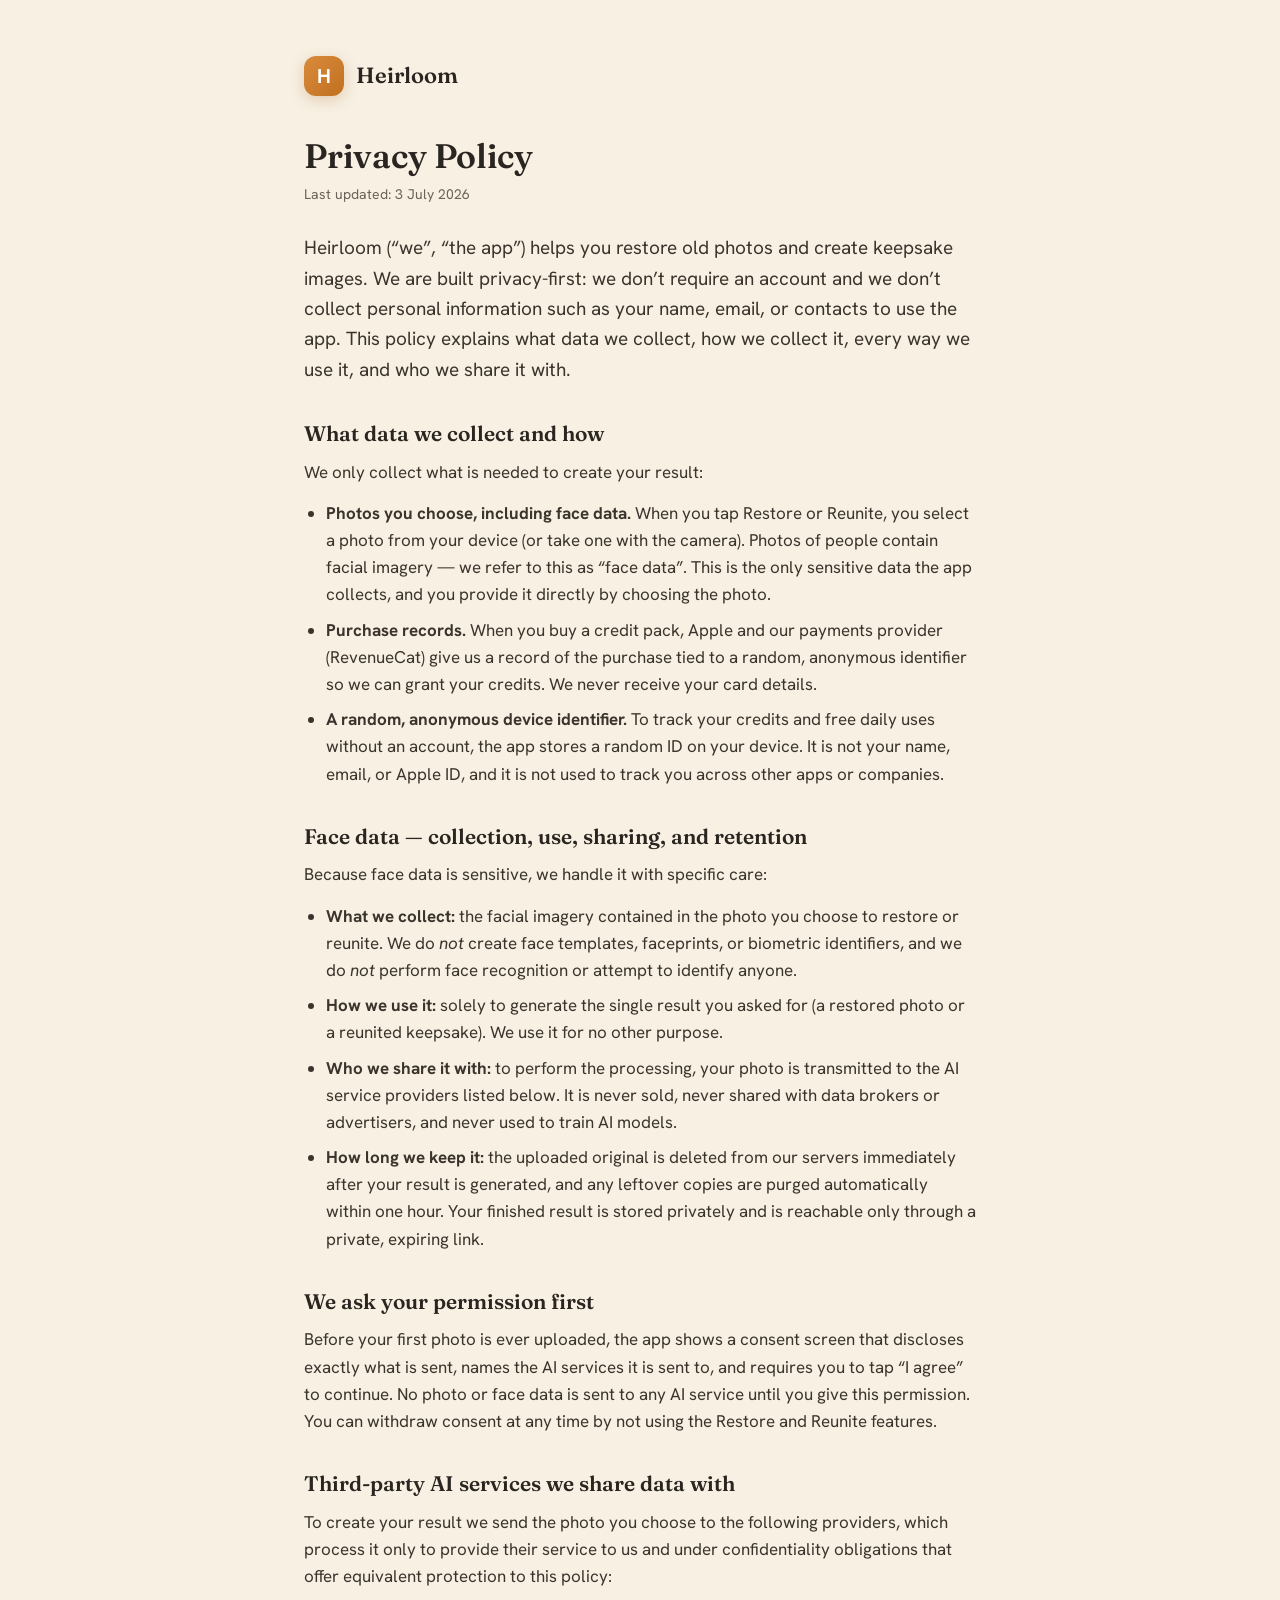
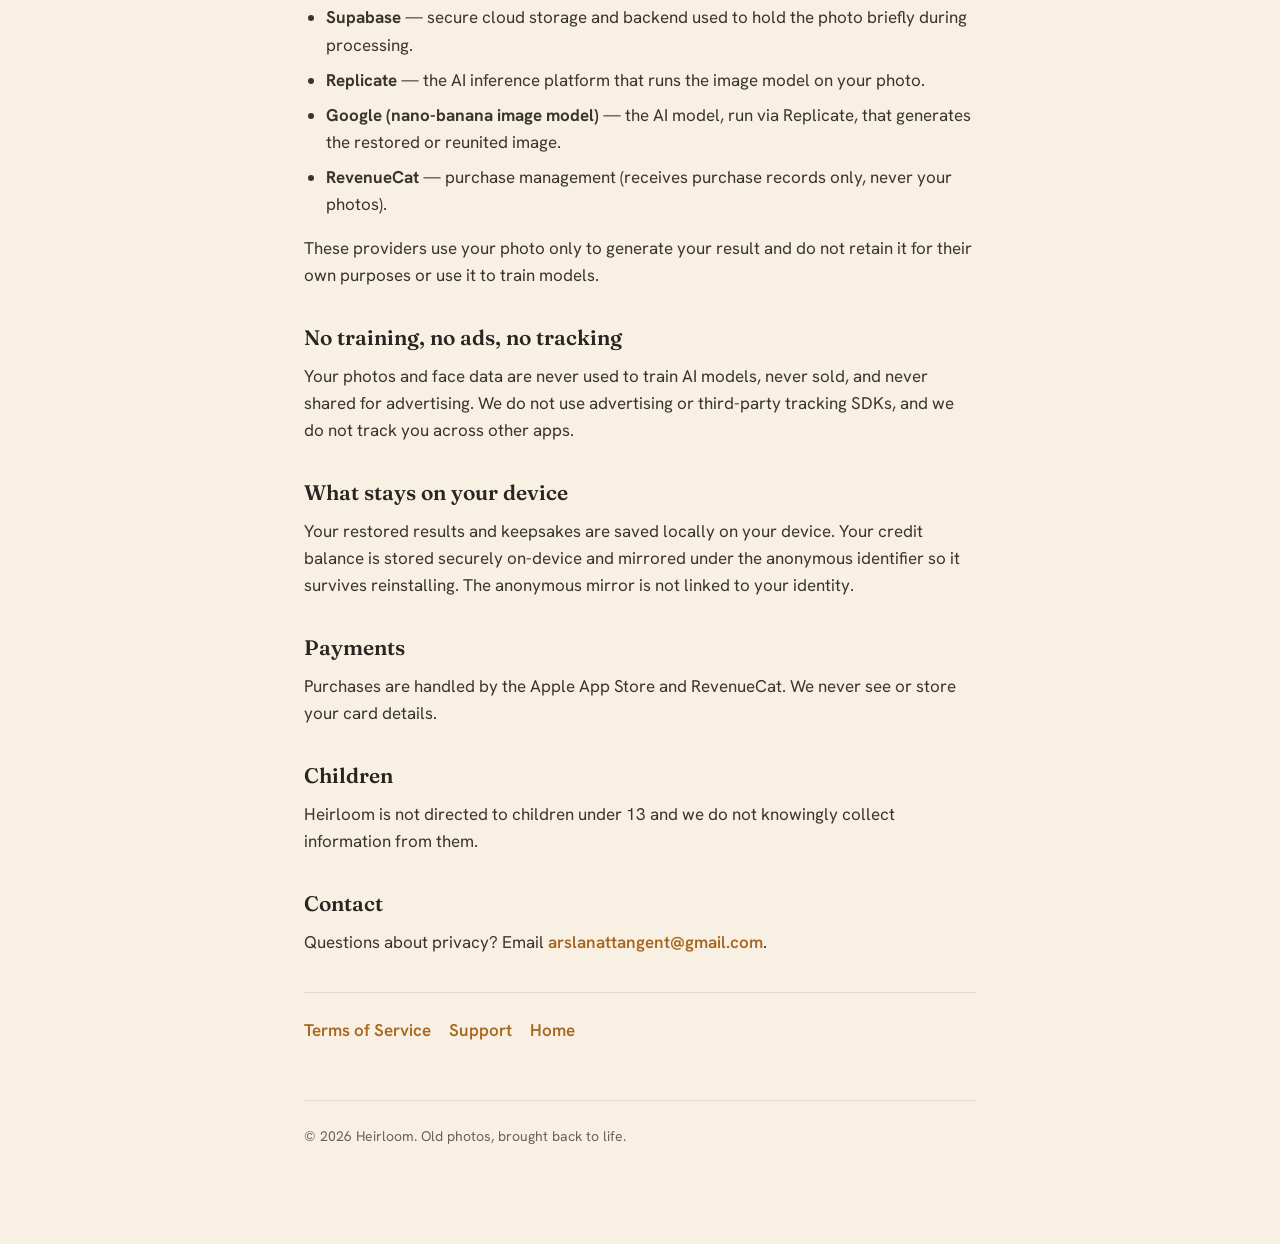
==== privacy.html @ 7bb330ab "Publish Heirloom privacy policy, terms, and support pages" ====
<!doctype html>
<html lang="en">
<head>
  <meta charset="utf-8" />
  <meta name="viewport" content="width=device-width, initial-scale=1" />
  <title>Privacy Policy — Heirloom</title>
  <link rel="preconnect" href="https://fonts.googleapis.com" />
  <link href="https://fonts.googleapis.com/css2?family=Fraunces:opsz,wght@9..144,500;9..144,600&family=Hanken+Grotesk:wght@400;500;600;700&display=swap" rel="stylesheet" />
  <link rel="stylesheet" href="style.css" />
</head>
<body>
  <div class="wrap">
    <header class="site">
      <div class="mark">H</div>
      <div class="brand">Heirloom</div>
    </header>

    <h1>Privacy Policy</h1>
    <p class="updated">Last updated: 3 July 2026</p>

    <p class="lead">Heirloom (“we”, “the app”) helps you restore old photos and create keepsake images. We are built privacy-first: we don’t require an account and we don’t collect personal information such as your name, email, or contacts to use the app. This policy explains what data we collect, how we collect it, every way we use it, and who we share it with.</p>

    <h2>What data we collect and how</h2>
    <p>We only collect what is needed to create your result:</p>
    <ul>
      <li><strong>Photos you choose, including face data.</strong> When you tap Restore or Reunite, you select a photo from your device (or take one with the camera). Photos of people contain facial imagery — we refer to this as “face data”. This is the only sensitive data the app collects, and you provide it directly by choosing the photo.</li>
      <li><strong>Purchase records.</strong> When you buy a credit pack, Apple and our payments provider (RevenueCat) give us a record of the purchase tied to a random, anonymous identifier so we can grant your credits. We never receive your card details.</li>
      <li><strong>A random, anonymous device identifier.</strong> To track your credits and free daily uses without an account, the app stores a random ID on your device. It is not your name, email, or Apple ID, and it is not used to track you across other apps or companies.</li>
    </ul>

    <h2>Face data — collection, use, sharing, and retention</h2>
    <p>Because face data is sensitive, we handle it with specific care:</p>
    <ul>
      <li><strong>What we collect:</strong> the facial imagery contained in the photo you choose to restore or reunite. We do <em>not</em> create face templates, faceprints, or biometric identifiers, and we do <em>not</em> perform face recognition or attempt to identify anyone.</li>
      <li><strong>How we use it:</strong> solely to generate the single result you asked for (a restored photo or a reunited keepsake). We use it for no other purpose.</li>
      <li><strong>Who we share it with:</strong> to perform the processing, your photo is transmitted to the AI service providers listed below. It is never sold, never shared with data brokers or advertisers, and never used to train AI models.</li>
      <li><strong>How long we keep it:</strong> the uploaded original is deleted from our servers immediately after your result is generated, and any leftover copies are purged automatically within one hour. Your finished result is stored privately and is reachable only through a private, expiring link.</li>
    </ul>

    <h2>We ask your permission first</h2>
    <p>Before your first photo is ever uploaded, the app shows a consent screen that discloses exactly what is sent, names the AI services it is sent to, and requires you to tap “I agree” to continue. No photo or face data is sent to any AI service until you give this permission. You can withdraw consent at any time by not using the Restore and Reunite features.</p>

    <h2>Third-party AI services we share data with</h2>
    <p>To create your result we send the photo you choose to the following providers, which process it only to provide their service to us and under confidentiality obligations that offer equivalent protection to this policy:</p>
    <ul>
      <li><strong>Supabase</strong> — secure cloud storage and backend used to hold the photo briefly during processing.</li>
      <li><strong>Replicate</strong> — the AI inference platform that runs the image model on your photo.</li>
      <li><strong>Google (nano-banana image model)</strong> — the AI model, run via Replicate, that generates the restored or reunited image.</li>
      <li><strong>RevenueCat</strong> — purchase management (receives purchase records only, never your photos).</li>
    </ul>
    <p>These providers use your photo only to generate your result and do not retain it for their own purposes or use it to train models.</p>

    <h2>No training, no ads, no tracking</h2>
    <p>Your photos and face data are never used to train AI models, never sold, and never shared for advertising. We do not use advertising or third-party tracking SDKs, and we do not track you across other apps.</p>

    <h2>What stays on your device</h2>
    <p>Your restored results and keepsakes are saved locally on your device. Your credit balance is stored securely on-device and mirrored under the anonymous identifier so it survives reinstalling. The anonymous mirror is not linked to your identity.</p>

    <h2>Payments</h2>
    <p>Purchases are handled by the Apple App Store and RevenueCat. We never see or store your card details.</p>

    <h2>Children</h2>
    <p>Heirloom is not directed to children under 13 and we do not knowingly collect information from them.</p>

    <h2>Contact</h2>
    <p>Questions about privacy? Email <a href="mailto:arslanattangent@gmail.com">arslanattangent@gmail.com</a>.</p>

    <nav class="links">
      <a href="terms.html">Terms of Service</a>
      <a href="support.html">Support</a>
      <a href="index.html">Home</a>
    </nav>

    <footer>© 2026 Heirloom. Old photos, brought back to life.</footer>
  </div>
</body>
</html>
---- style.css ----
:root {
  --paper: #F7F0E3;
  --paper2: #FBF6EC;
  --ink: #2A2520;
  --ink-soft: #6B6258;
  --line: #E6DCC9;
  --amber: #C77F33;
  --amber-deep: #A8651F;
  --white: #FFFFFF;
}
* { box-sizing: border-box; }
html { -webkit-text-size-adjust: 100%; }
body {
  margin: 0;
  background: var(--paper);
  color: var(--ink);
  font-family: "Hanken Grotesk", -apple-system, BlinkMacSystemFont, "Segoe UI", Roboto, sans-serif;
  line-height: 1.6;
  font-size: 17px;
}
.wrap { max-width: 720px; margin: 0 auto; padding: 56px 24px 96px; }
header.site { display: flex; align-items: center; gap: 12px; margin-bottom: 40px; }
.mark {
  width: 40px; height: 40px; border-radius: 12px;
  background: linear-gradient(135deg, #D98B3C, #C0701F);
  display: flex; align-items: center; justify-content: center;
  color: var(--white); font-weight: 700; font-size: 20px;
  box-shadow: 0 4px 14px rgba(168,101,31,0.25);
}
.brand { font-family: Fraunces, Georgia, serif; font-weight: 600; font-size: 22px; }
h1 { font-family: Fraunces, Georgia, serif; font-weight: 600; font-size: 34px; line-height: 1.2; margin: 0 0 6px; }
h2 { font-family: Fraunces, Georgia, serif; font-weight: 600; font-size: 21px; margin: 32px 0 8px; }
.updated { color: var(--ink-soft); font-size: 14px; margin-bottom: 28px; }
p { margin: 0 0 14px; color: #3a342c; }
ul { margin: 0 0 16px; padding-left: 22px; color: #3a342c; }
li { margin: 0 0 8px; }
a { color: var(--amber-deep); text-decoration: none; font-weight: 600; }
a:hover { text-decoration: underline; }
.lead { font-size: 19px; }
.card {
  background: var(--paper2); border: 1px solid var(--line);
  border-radius: 16px; padding: 22px 24px; margin: 22px 0;
}
nav.links { display: flex; flex-wrap: wrap; gap: 18px; margin-top: 36px; padding-top: 24px; border-top: 1px solid var(--line); }
footer { margin-top: 56px; padding-top: 24px; border-top: 1px solid var(--line); color: var(--ink-soft); font-size: 14px; }
.btn {
  display: inline-block; background: linear-gradient(135deg, #D98B3C, #C0701F);
  color: var(--white); padding: 12px 22px; border-radius: 12px; font-weight: 600;
}
.btn:hover { text-decoration: none; opacity: 0.94; }
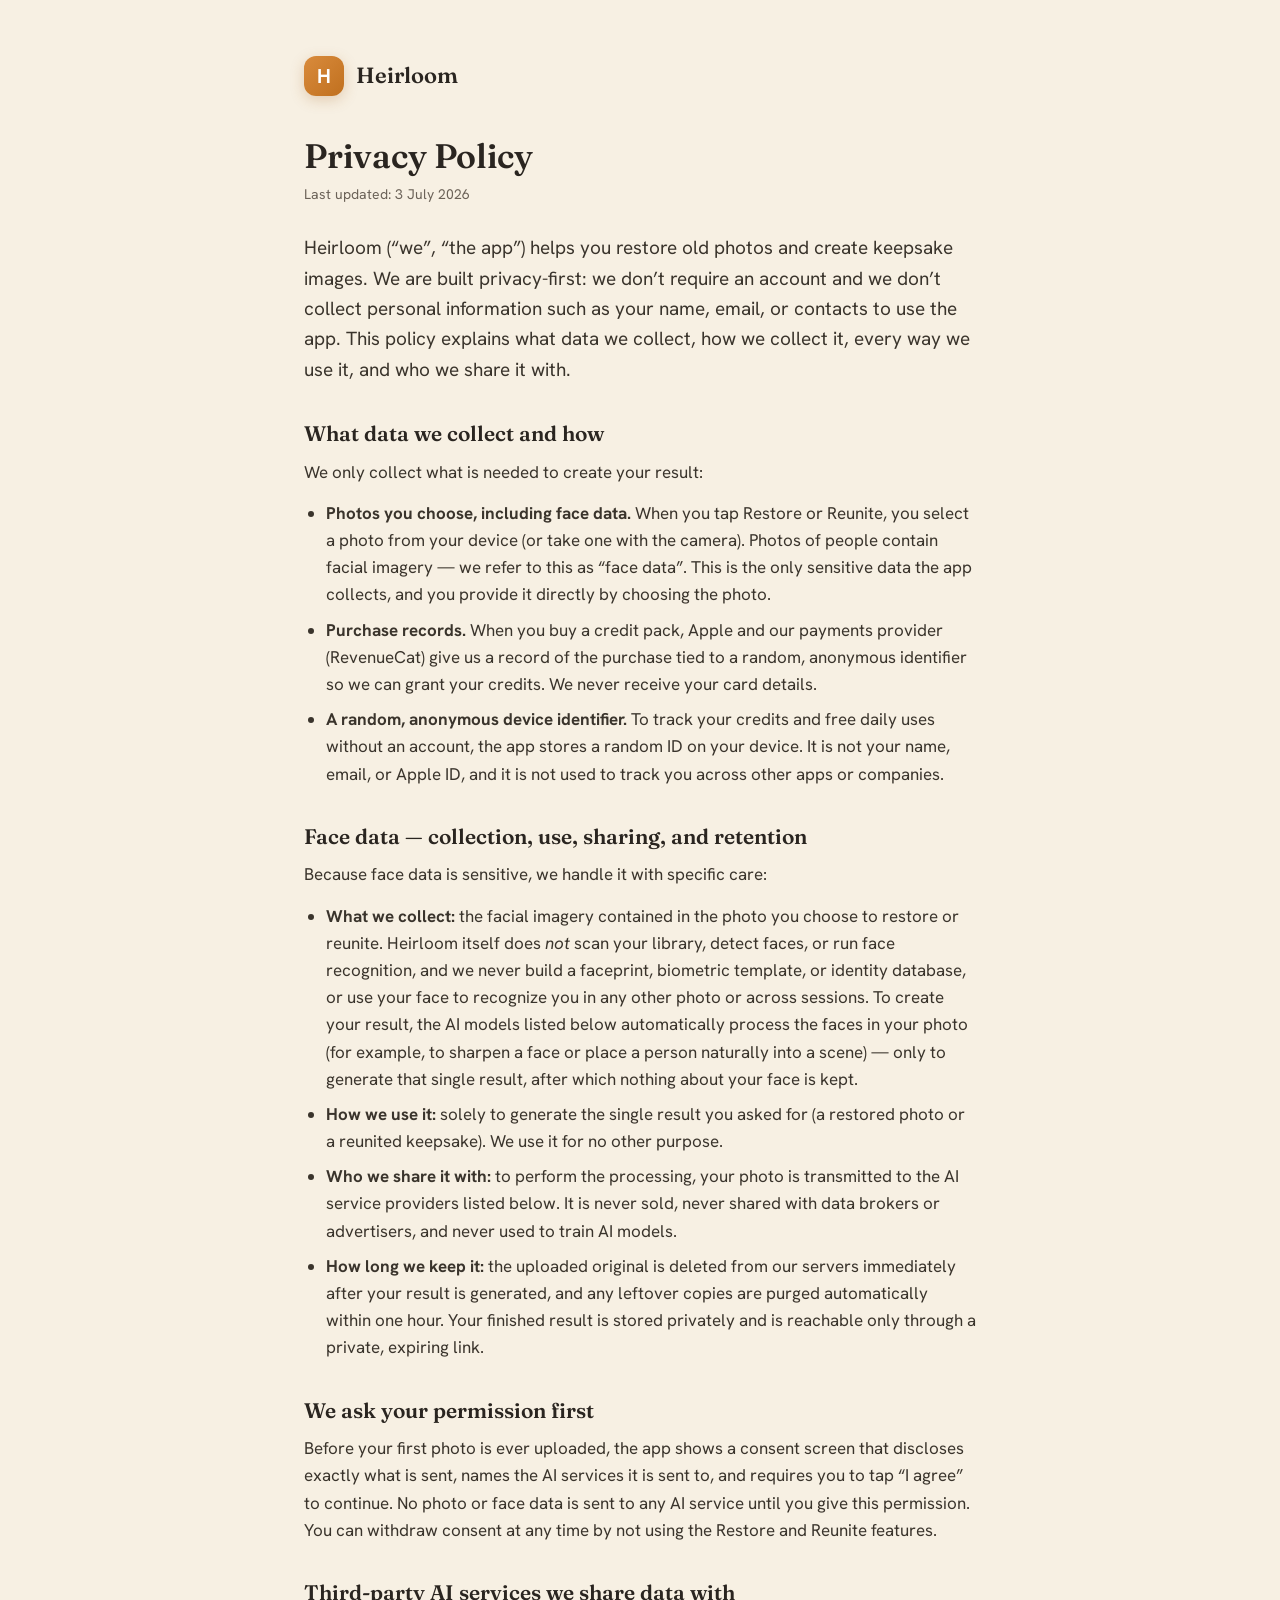
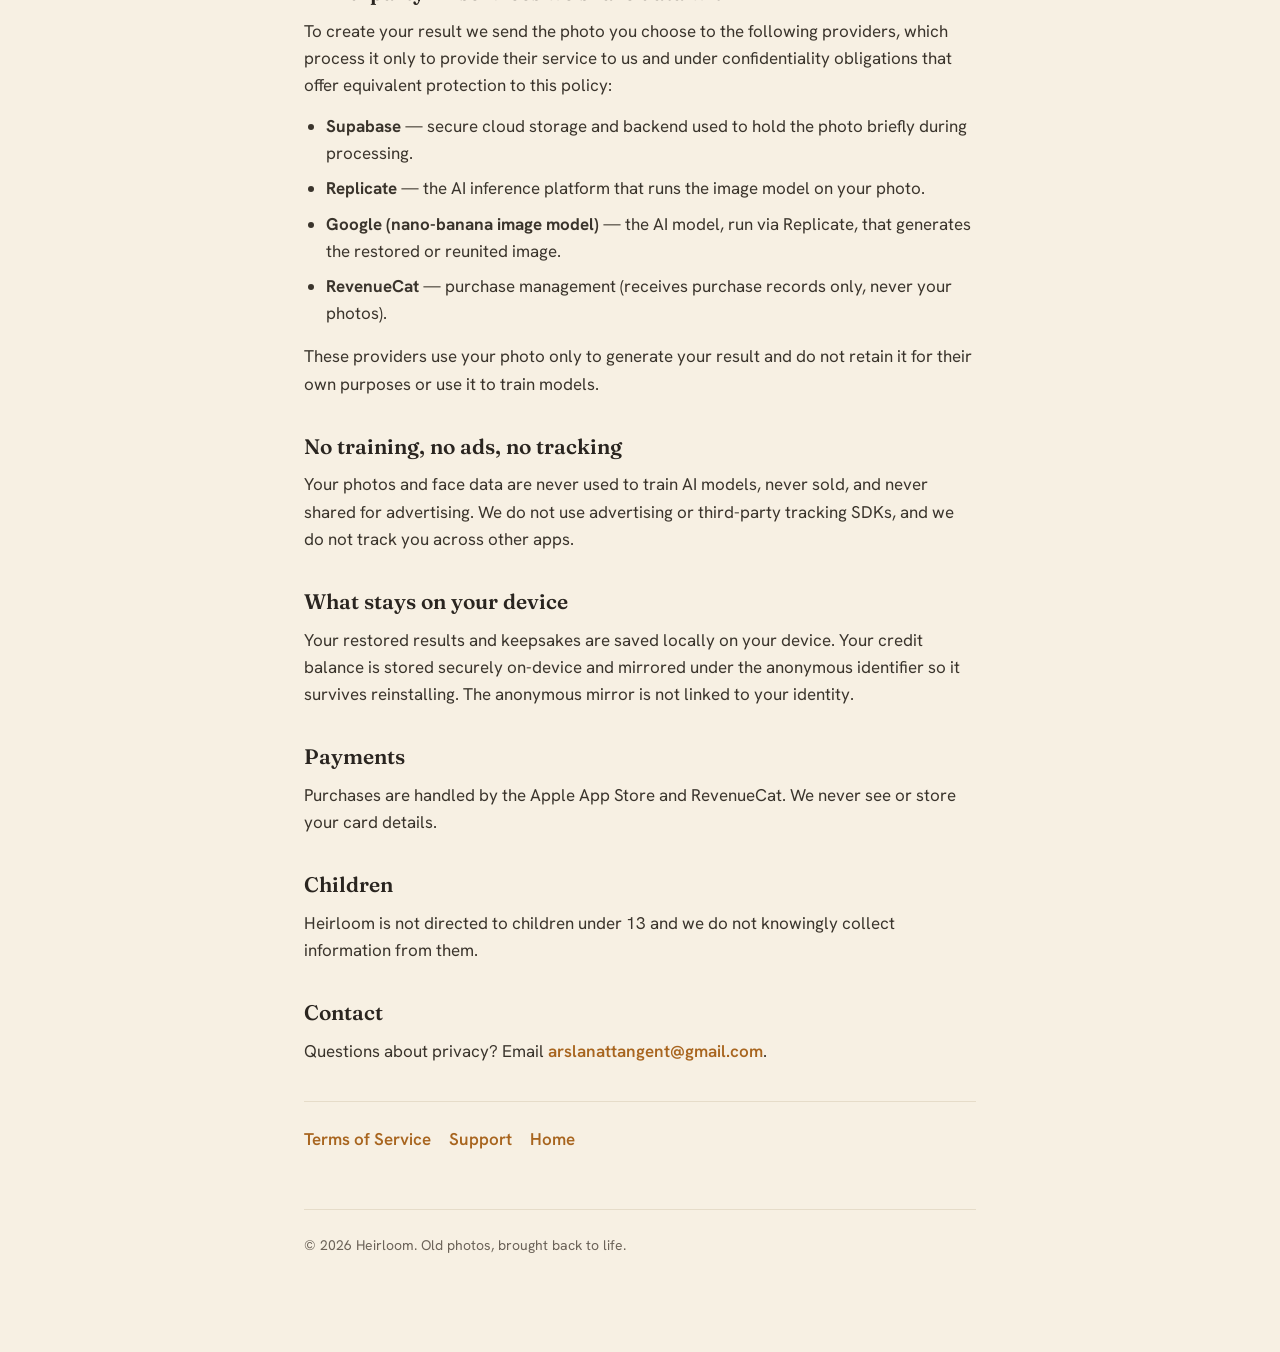
==== commit b5834530: "Clarify face-data wording: AI models process faces to produce the result; no stored faceprint / no r" ====
--- a/privacy.html
+++ b/privacy.html
@@ -31,7 +31,7 @@
     <h2>Face data — collection, use, sharing, and retention</h2>
     <p>Because face data is sensitive, we handle it with specific care:</p>
     <ul>
-      <li><strong>What we collect:</strong> the facial imagery contained in the photo you choose to restore or reunite. We do <em>not</em> create face templates, faceprints, or biometric identifiers, and we do <em>not</em> perform face recognition or attempt to identify anyone.</li>
+      <li><strong>What we collect:</strong> the facial imagery contained in the photo you choose to restore or reunite. Heirloom itself does <em>not</em> scan your library, detect faces, or run face recognition, and we never build a faceprint, biometric template, or identity database, or use your face to recognize you in any other photo or across sessions. To create your result, the AI models listed below automatically process the faces in your photo (for example, to sharpen a face or place a person naturally into a scene) — only to generate that single result, after which nothing about your face is kept.</li>
       <li><strong>How we use it:</strong> solely to generate the single result you asked for (a restored photo or a reunited keepsake). We use it for no other purpose.</li>
       <li><strong>Who we share it with:</strong> to perform the processing, your photo is transmitted to the AI service providers listed below. It is never sold, never shared with data brokers or advertisers, and never used to train AI models.</li>
       <li><strong>How long we keep it:</strong> the uploaded original is deleted from our servers immediately after your result is generated, and any leftover copies are purged automatically within one hour. Your finished result is stored privately and is reachable only through a private, expiring link.</li>
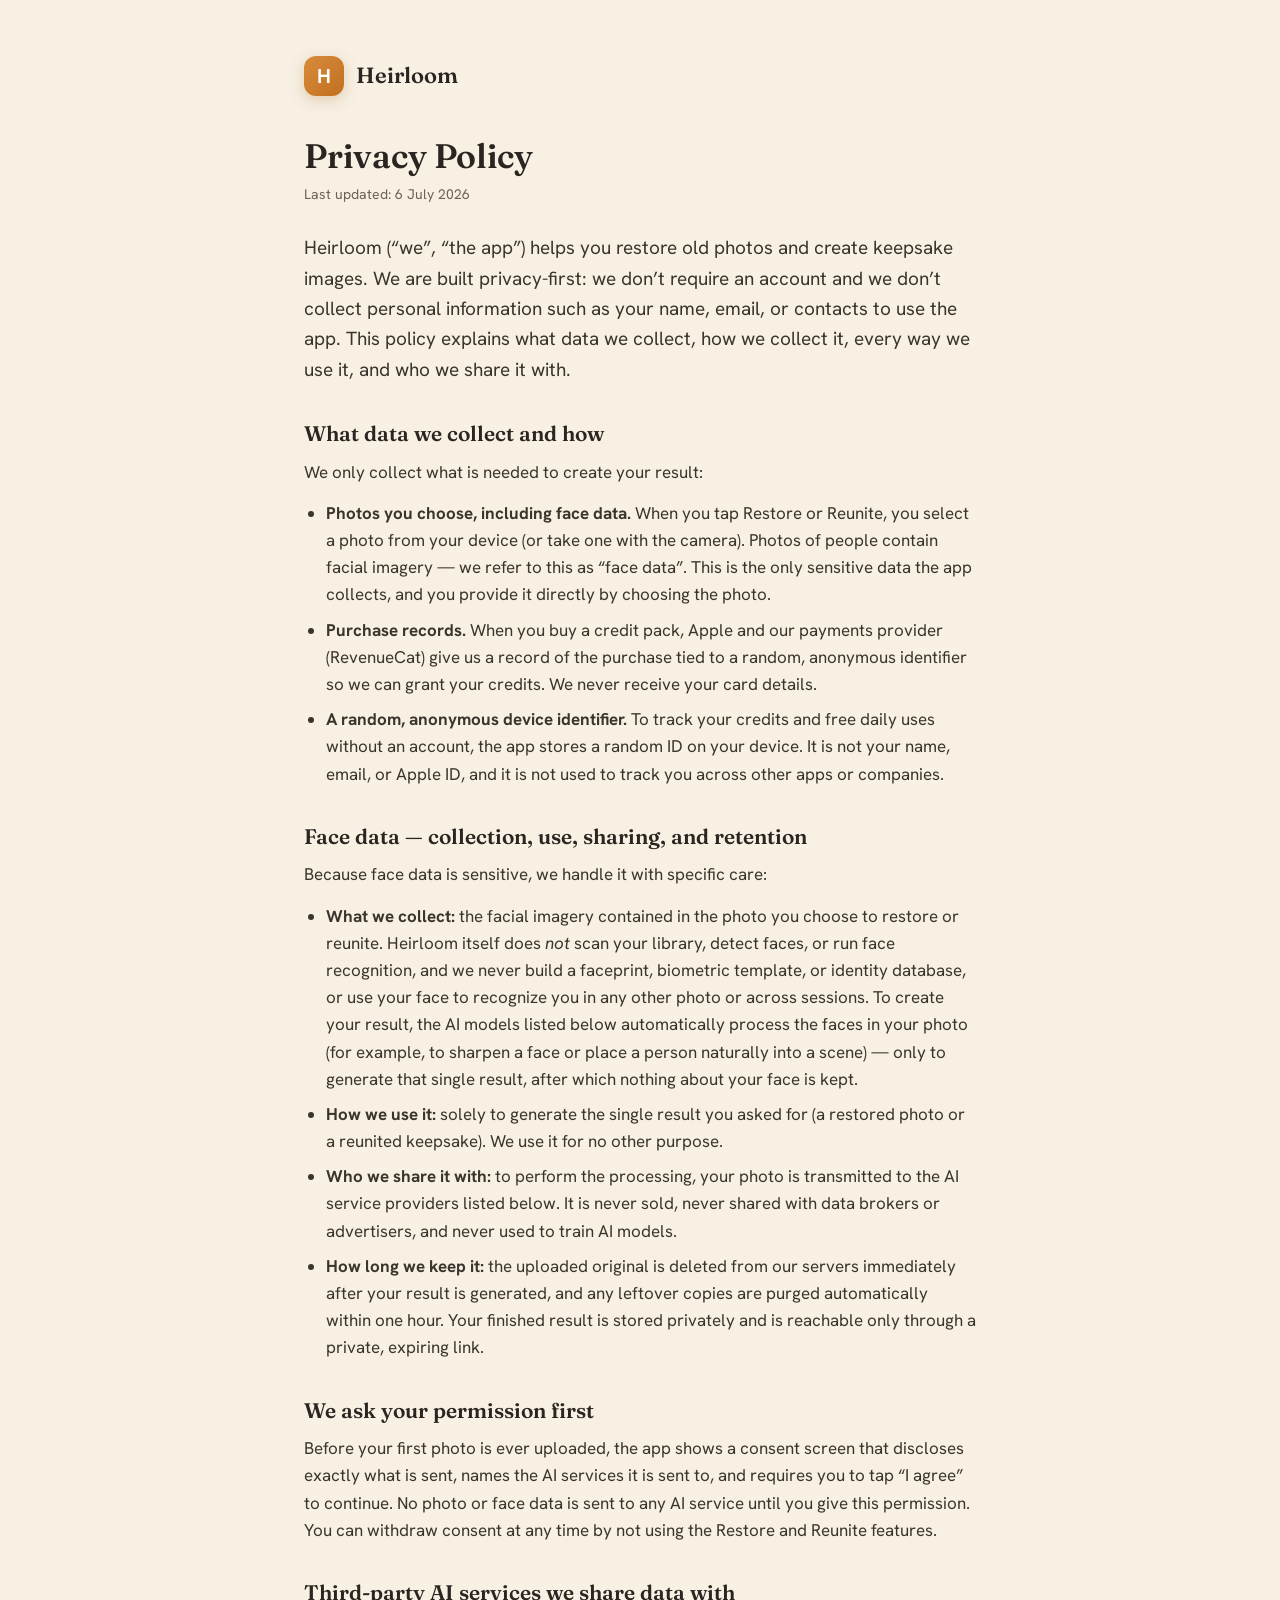
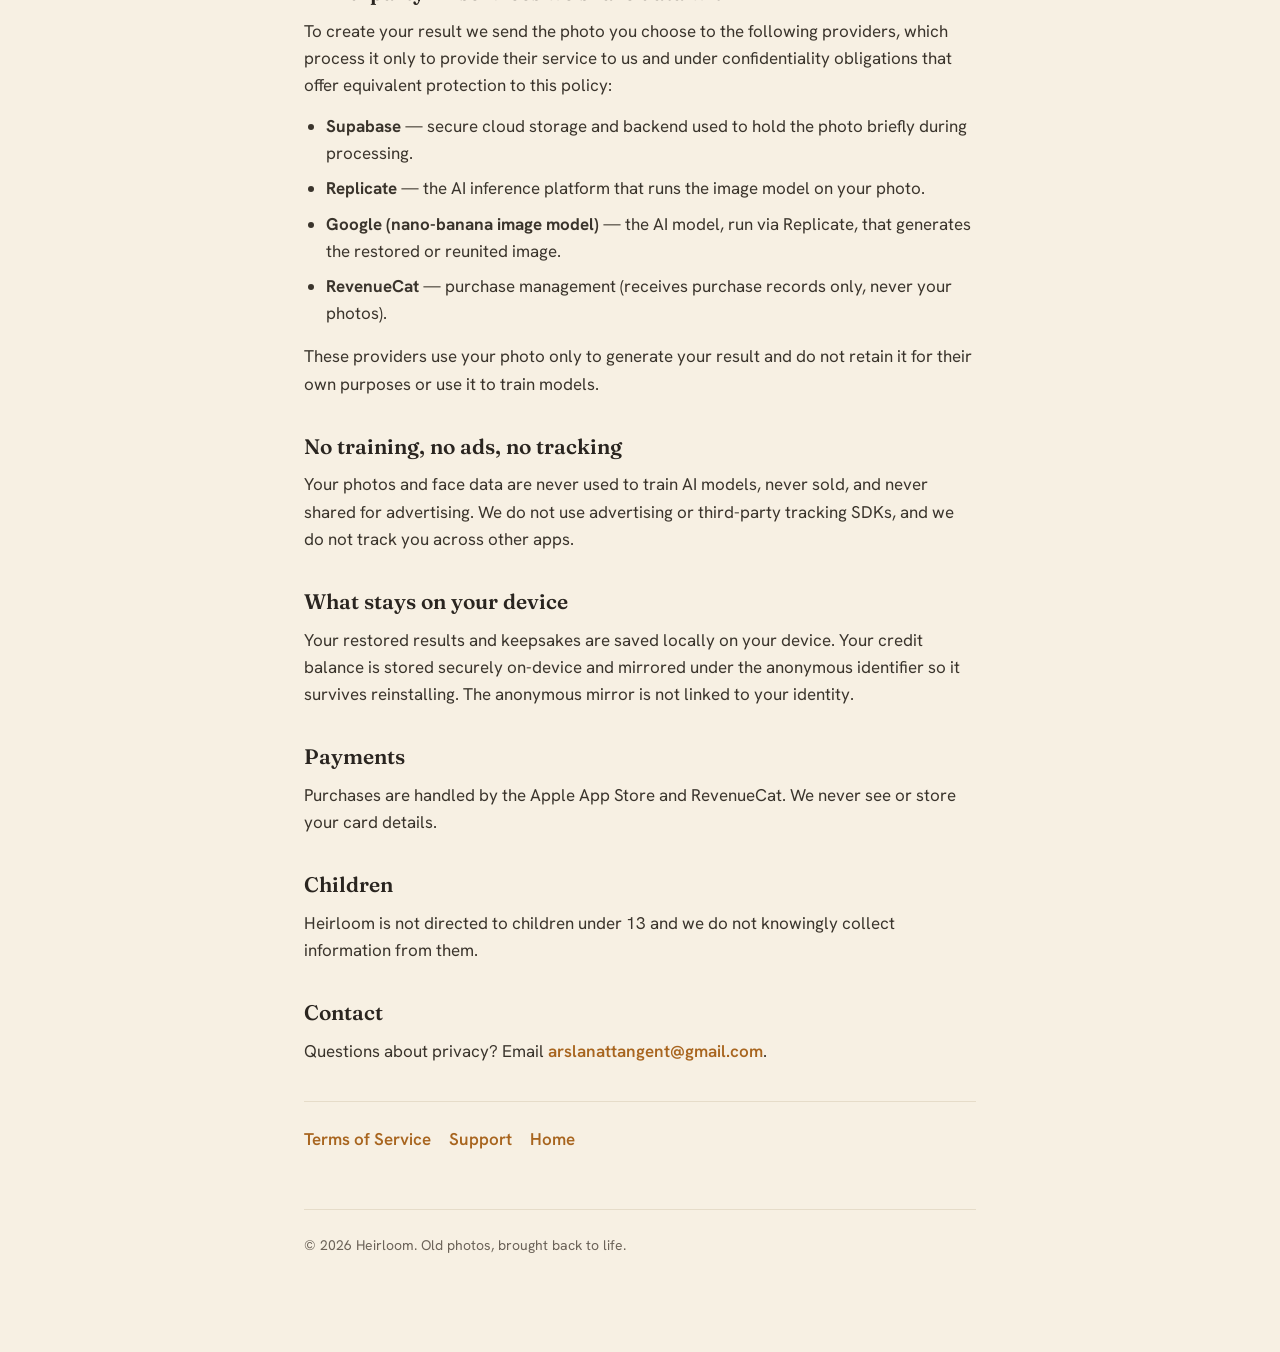
==== commit eee90db2: "Update privacy policy date to 6 July 2026" ====
--- a/privacy.html
+++ b/privacy.html
@@ -16,7 +16,7 @@
     </header>
 
     <h1>Privacy Policy</h1>
-    <p class="updated">Last updated: 3 July 2026</p>
+    <p class="updated">Last updated: 6 July 2026</p>
 
     <p class="lead">Heirloom (“we”, “the app”) helps you restore old photos and create keepsake images. We are built privacy-first: we don’t require an account and we don’t collect personal information such as your name, email, or contacts to use the app. This policy explains what data we collect, how we collect it, every way we use it, and who we share it with.</p>
 
